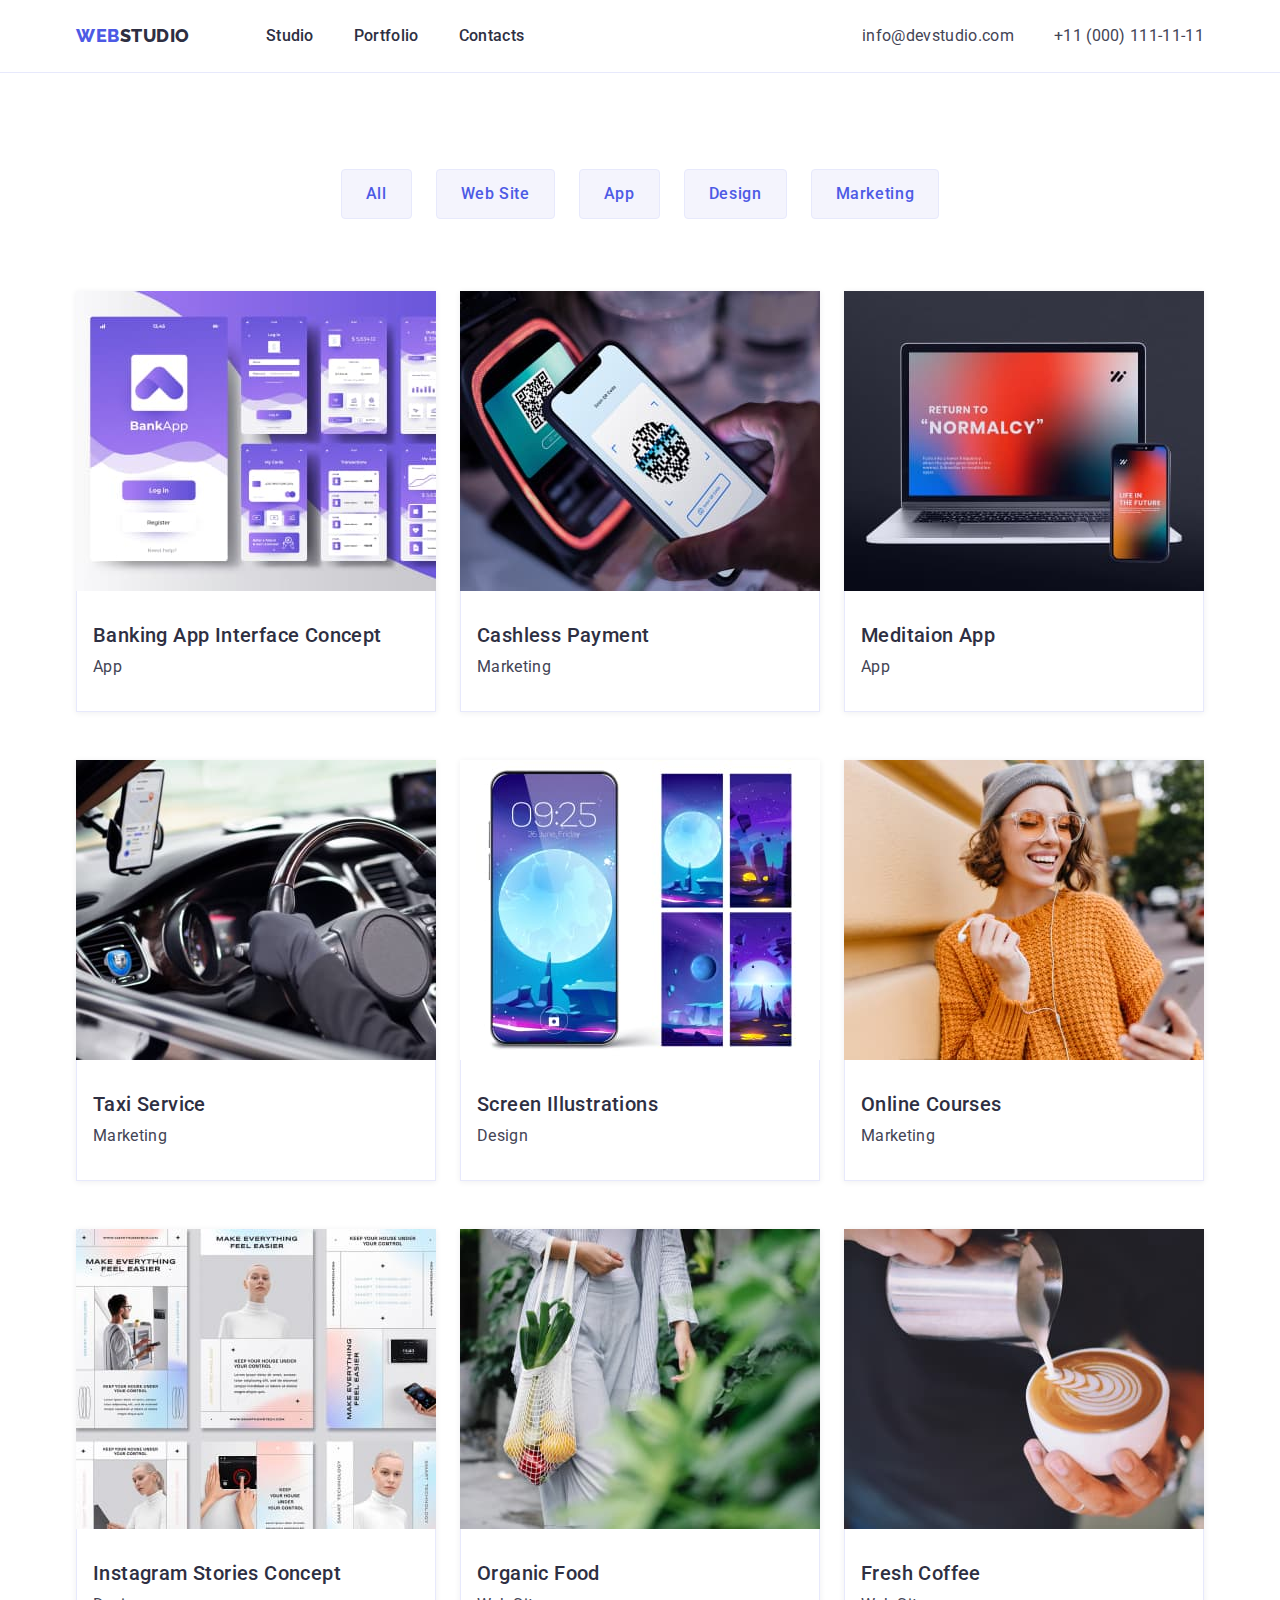
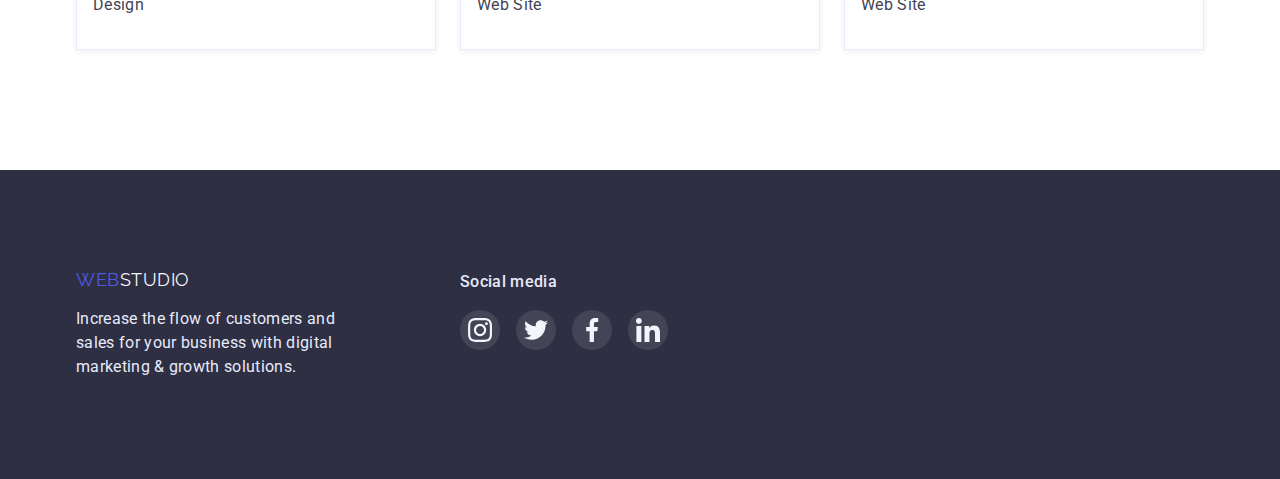
==== portfolio.html @ 1ec7335c "Initial commit" ====
<!DOCTYPE html>
<html lang="en">

<head>
  <meta charset="UTF-8">
  <meta http-equiv="X-UA-Compatible" content="IE=edge">
  <meta name="viewport" content="width=device-width, initial-scale=1.0">
  <link rel="stylesheet" href="https://cdnjs.cloudflare.com/ajax/libs/modern-normalize/1.0.0/modern-normalize.min.css">
  <link rel="stylesheet" href="css/style.css">
  <link href="https://fonts.googleapis.com/css2?family=Raleway:wght@800&family=Roboto:wght@400;500;700;900&display=swap"
    rel="stylesheet">
  <title>Portfolio</title>
</head>

<body>
  <header class="header">
    <div class="container">
      <div class="flex">
        <nav>
          <a href="./index.html" class="logo-header link"><span>Web</span>Studio</a>
          <ul class="nav-list list">
            <li class="nav-list-item"><a href="./index.html" class="nav-link link">Studio</a></li>
            <li class="nav-list-item"><a href="./portfolio.html" class="nav-link link">Portfolio</a></li>
            <li class="nav-list-item"><a href="" class="nav-link link">Contacts</a></li>
          </ul>
        </nav>
        <address>
          <ul class="addres-list list">
            <li class="addres-list-item"><a href="mailto:info@devstudio.com"
                class="contact-link link">info@devstudio.com</a></li>
            <li class="addres-list-item"><a href="tel:+110001111111" class="contact-link link">+11 (000) 111-11-11</a>
            </li>
          </ul>
        </address>
      </div>
    </div>
  </header>


  <main>

    <section class="portfolio section">
      <div class="container">

        <h1 class="section-title visually-hidden">Portfolio</h1>
        <ul class="portfolio-buttons list">
          <li class="portfolio-button-item"><button type="button" class="portfolio-button button-style">All</button>
          </li>
          <li class="portfolio-button-item"><button type="button" class="portfolio-button button-style">Web
              Site</button></li>
          <li class="portfolio-button-item"><button type="button" class="portfolio-button button-style">App</button>
          </li>
          <li class="portfolio-button-item"><button type="button" class="portfolio-button button-style">Design</button>
          </li>
          <li class="portfolio-button-item"><button type="button"
              class="portfolio-button button-style">Marketing</button>
          </li>
        </ul>

        <ul class="portfolio-list list">
          <li class="portfolio-item">
            <a href="./" class="portfolio-link link">
              <img src="./images/portfolioimg/bankingappinterfaceconcept.jpg" alt="Banking App Interface Concept"
                width="360" height="300">
              <div class="portfolio-item-underblock">
                <h3 class="portfolio-item-title section-subtitle">Banking App Interface Concept</h3>
                <p class="portfolio-item-text section-description">App</p>
              </div>
            </a>
          </li>
          <li class="portfolio-item">
            <a href="./" class="portfolio-link link">
              <img src="./images/portfolioimg/cashlespayment.jpg" alt="Cashless Payment" width="360" height="300">
              <div class="portfolio-item-underblock">
                <h3 class="portfolio-item-title section-subtitle">Cashless Payment</h3>
                <p class="portfolio-item-text section-description">Marketing</p>
              </div>
            </a>
          </li>
          <li class="portfolio-item">
            <a href="./" class="portfolio-link link">
              <img src="./images/portfolioimg/meditaionapp.jpg" alt="Meditaion App" width="360" height="300">
              <div class="portfolio-item-underblock">
                <h3 class="portfolio-item-title section-subtitle">Meditaion App</h3>
                <p class="portfolio-item-text section-description">App</p>
              </div>
            </a>
          </li>
          <li class="portfolio-item">
            <a href="./" class="portfolio-link link">
              <img src="./images/portfolioimg/taxiservice.jpg" alt="Taxi Service" width="360" height="300">
              <div class="portfolio-item-underblock">
                <h3 class="portfolio-item-title section-subtitle">Taxi Service</h3>
                <p class="portfolio-item-text section-description">Marketing</p>
              </div>
            </a>
          </li>
          <li class="portfolio-item">
            <a href="./" class="portfolio-link link">
              <img src="./images/portfolioimg/screenillustrations.jpg" alt="Screen Illustrations" width="360"
                height="300">
              <div class="portfolio-item-underblock">
                <h3 class="portfolio-item-title section-subtitle">Screen Illustrations</h3>
                <p class="portfolio-item-text section-description">Design</p>
              </div>
            </a>
          </li>
          <li class="portfolio-item">
            <a href="./" class="portfolio-link link">
              <img src="./images/portfolioimg/onlinecourses.jpg" alt="Online Courses" width="360" height="300">
              <div class="portfolio-item-underblock">
                <h3 class="portfolio-item-title section-subtitle">Online Courses</h3>
                <p class="portfolio-item-text section-description">Marketing</p>
              </div>
            </a>
          </li>
          <li class="portfolio-item">
            <a href="./" class="portfolio-link link">
              <img src="./images/portfolioimg/instagramstoriesconcept.jpg" alt="Instagram Stories Concept" width="360"
                height="300">
              <div class="portfolio-item-underblock">
                <h3 class="portfolio-item-title section-subtitle">Instagram Stories Concept</h3>
                <p class="portfolio-item-text section-description">Design</p>
              </div>
            </a>
          </li>
          <li class="portfolio-item">
            <a href="./" class="portfolio-link link">
              <img src="./images/portfolioimg/organicfood.jpg" alt="Organic Food" width="360" height="300">
              <div class="portfolio-item-underblock">
                <h3 class="portfolio-item-title section-subtitle">Organic Food</h3>
                <p class="portfolio-item-text section-description">Web Site</p>
              </div>
            </a>
          </li>
          <li class="portfolio-item">
            <a href="./" class="portfolio-link link">
              <img src="./images/portfolioimg/freshcoffee.jpg" alt="Fresh Coffee" width="360" height="300">
              <div class="portfolio-item-underblock">
                <h3 class="portfolio-item-title section-subtitle">Fresh Coffee</h3>
                <p class="portfolio-item-text section-description">Web Site</p>
              </div>
            </a>
          </li>
        </ul>
      </div>
    </section>
  </main>





  <footer class="footer">
    <div class="container footer-container">
      <div class="footer-container-block">
        <a href="./index.html" class="logo-footer link"><span>Web</span>Studio</a>
        <p class="footer-text section-description">
          Increase the flow of customers and sales for your business with digital
          marketing & growth solutions.
        </p>
      </div>
      <div class="">
        <p class="footer-text section-description footer-sosial-media">Social media</p>
        <ul class="footer-list-icon list">
          <li class="footer-item-icon"><a href="" class="footer-link-icon link">
              <svg class="footer-icon" width="24" height="24">
                <use href="./images/svg/symbol-defs.svg#icon-instagram"></use>
              </svg>
            </a></li>
          <li class="footer-item-icon"><a href="" class="footer-link-icon link">
              <svg class="footer-icon" width="24" height="24">
                <use href="./images/svg/symbol-defs.svg#icon-twitter"></use>
              </svg>
            </a></li>
          <li class="footer-item-icon"><a href="" class="footer-link-icon link">
              <svg class="footer-icon" width="24" height="24">
                <use href="./images/svg/symbol-defs.svg#icon-facebook"></use>
              </svg>
            </a></li>
          <li class="footer-item-icon"><a href="" class="footer-link-icon link">
              <svg class="footer-icon" width="24" height="24">
                <use href="./images/svg/symbol-defs.svg#icon-linkedin"></use>
              </svg>
            </a></li>
        </ul>
      </div>
    </div>
  </footer>


</body>

</html>
---- css/style.css ----
:root {
  --primary-brand-color: #4D5AE5;
  --pressed-state-color: #404BBF;
  --dark-color:#2E2F42;
  --success-color: #31D0AA;
  --text-color:#434455;
  --subtle-text-color:#8E8F99;
  --accent-color:#E7E9FC;
  --light-color: #F4F4FD;
  --modal-overlay-color:#2E2F42;
  --hero-background-color:#2E2F42;
  --site-background: #ffffff; 
}
body{
  font-family: 'Roboto', sans-serif;
  font-size: 16px;
  color: var(--text-color);
  background-color: var(--site-background);
} 
.link{text-decoration: none;}
.list{list-style: none;} 
img{display: block;max-width: 100%;}

.visually-hidden {
  position: absolute;
  width: 1px;
  height: 1px;
  margin: -1px;
  border: 0;
  padding: 0;
  white-space: nowrap;
  clip-path: inset(100%);
  clip: rect(0 0 0 0);
  overflow: hidden;
}
.section {
  padding: 120px 0;
}
.section-subtitle{
  font-weight: 500;
  font-size: 20px;
  line-height: 1.2;
  letter-spacing: 0.02em;
  color: var(--dark-color);
  margin-bottom: 8px;
}
.section-description{
  line-height: 1.5;
  letter-spacing: 0.02em;
}

.button-style {
  font-weight: 500;
  letter-spacing: 0.04em;
  line-height: 1.5;
  text-transform: capitalize;
}
/* header */

.logo-header{
  color: var(--dark-color);
  font-family: 'Raleway', sans-serif;
  font-size: 18px;
  line-height: 1.3;
  letter-spacing: 0.03em;
  text-transform: uppercase;
  font-weight: 800;
  margin-right: 76px;   
}
.logo-header > span{
  color: var(--primary-brand-color);
}


.nav-link {
  color: var(--dark-color);
  line-height: 1.5;
  letter-spacing: 0.02em;
  font-weight: 500;
}
.nav-link:hover, .nav-link:focus{
  color: var(--pressed-state-color);
}

.contact-link{
  color: var(--text-color);
  line-height: 1.5;
  letter-spacing: 0.02em;
  font-style: normal;
}
.contact-link:hover,
.contact-link:focus {
  color: var(--pressed-state-color);
}

/* main */
.hero{
 background-color: var(--dark-color);
  background: linear-gradient(to right, rgba(46, 47, 66, 0.7), rgba(46, 47, 66, 0.7)), url(../images/hero/hero-bg.jpg) no-repeat center;
  padding: 188px 0; 
  background-size: cover;
  background-repeat: no-repeat;
  background-position: center;
  max-width: 1440px;
  margin: 0 auto;
}


.main-title{
  font-size: 56px;
  line-height: 1.07;
  text-align: center;
  letter-spacing: 0.02em; 
  color: var(--site-background);
  margin: 0 auto 48px;
  max-width: 500px;
}
.order-button {
  color: var(--site-background);
  background-color: var(--primary-brand-color);
  padding: 16px 32px;
  box-shadow: 0px 4px 4px rgba(0, 0, 0, 0.15);
  border-radius: 4px;
}
.order-button:hover, .order-button:focus {
  cursor: pointer;
  background-color: var(--pressed-state-color) ;
}
.section-title{
  font-size: 36px;
  line-height: 1.1;
  text-align: center;
  letter-spacing: 0.02em;
  text-transform: capitalize;
  color: var(--dark-color);
  margin-bottom: 72px;
}


/* features */
.bgicon{
  display:flex;
  justify-content: center;
  align-items: center;
  background: var(--light-color);
  height: 112px;
  border-radius: 4px;
  margin-bottom: 8px;
}

/* about-us */  


/* our-team */
.our-team{
  background-color: var(--light-color);
}
.our-team-item-title{
  text-transform: capitalize;
  text-align: center;
}
.our-team-item-text {
  text-align: center;
  margin-bottom: 8px;
}



/* footer */
.footer{
  background: var(--dark-color);
  padding: 100px 0;
}
.logo-footer {
  color: var(--light-color);
  font-family: 'Raleway', sans-serif;
  text-transform: uppercase;
  line-height: 1.16;
  font-size: 18px;
  letter-spacing: 0.03em;
}
.logo-footer>span {
  color: var(--primary-brand-color);
}
.footer-text{
  color: var(--accent-color) ;
  margin-top: 16px;
}


/* portfolio */

.portfolio-button{
  background-color: var(--light-color);
  color: var(--primary-brand-color);
  border: 1px solid var(--accent-color);
  border-radius: 4px;
  padding: 12px 24px;
}

.portfolio-button:hover, .portfolio-button:focus {
  background-color: var(--pressed-state-color);
  color: var(--site-background);
  cursor: pointer;
  box-shadow: 0px 3px 1px rgba(0, 0, 0, 0.1), 0px 2px 1px rgba(0, 0, 0, 0.08), 0px 2px 2px rgba(0, 0, 0, 0.12);
  border: 1px solid var(--pressed-state-color);;
}

.portfolio-link{
  box-shadow: 0px 1px 6px rgba(46, 47, 66, 0.08);
  display: block;
}
.portfolio-link:hover, .portfolio-link:focus {
  box-shadow: 0px 1px 6px rgba(46, 47, 66, 0.08), 0px 1px 1px rgba(46, 47, 66, 0.16), 0px 2px 1px rgba(46, 47, 66, 0.08);
  
}

.portfolio-link:hover .portfolio-item-underblock{
  border-bottom: 0.5px solid var(--light-color);
  border-left: 0.5px solid var(--light-color);
  border-right: 0.5px solid var(--light-color);
}

.portfolio-link:focus .portfolio-item-underblock{
    border-bottom: 0.5px solid var(--light-color);
    border-left: 0.5px solid var(--light-color);
    border-right: 0.5px solid var(--light-color);
  }

.portfolio-item-title{
    text-transform: capitalize;
}
.portfolio-item-text {
    text-transform: capitalize;
    color: var(--text-color);

}

/* hw3 */

h1,h2,h3,h4,h5,h6,p,ul{
  margin: 0;
  padding: 0;
}

.container{
  width: 1158px;
  margin: 0 auto;
  padding-left: 15px;
  padding-right: 15px;
}

nav, .list, .flex{
  display: flex;
  justify-content: space-between;
}

.header{
  border-bottom: 1px solid var(--accent-color);
  padding: 24px 0;
}

.nav-list-item:not(:last-child){
  margin-right: 40px;
}
.nav-list-item{
  position: relative;
  display: flex;
}
.nav-list-item:active::after {
  content: '';
  width: 100%;
  height: 4px;
  top: 45px;
  position: absolute;
  background-color: var(--pressed-state-color);
  border-radius: 2px;
}

.addres-list-item:last-child{
  margin-left: 40px;
}

.features{
  padding: 120px 0 0 0;
}

.order-button{
  display: block;
  margin: 0 auto;
  border: none;
}

.features-item{
  flex-basis: calc((100% - 72px) / 4);
}

.our-team-underblock{
  background-color: var(--site-background);
  padding: 32px 0;
  border-radius: 0px 0px 4px 4px;
}

.underblock-shadow{
  box-shadow: 0px 1px 6px rgba(46, 47, 66, 0.08),
  0px 1px 1px rgba(46, 47, 66, 0.16),
  0px 2px 1px rgba(46, 47, 66, 0.08);
  border-radius: 0px 0px 4px 4px;
}

.portfolio{
  padding: 96px 0 120px;
}

.portfolio-buttons{
  justify-content: center;
  margin-bottom: 72px;
}

.portfolio-button-item:not(:last-child){
  margin-right: 24px;
}

.portfolio-list{
  flex-wrap: wrap;
}

.portfolio-item:not(:nth-last-child(-n + 3)){
  margin-bottom: 48px;
}

.portfolio-item-underblock{
  padding: 32px 0 32px 16px;
  border-bottom: 1px solid var(--accent-color);
  border-left: 1px solid var(--accent-color);
  border-right: 1px solid var(--accent-color);
}

/* customers */

.customers{
  padding: 130px 0 120px 0;
}
.customers-list > li{
width: 168px;
height: 88px;
}
.customer-link{
  border: 1px solid var(--subtle-text-color);
  border-radius: 4px;
  height: 100%;
  width: 100%;
  display: inline-flex;
  justify-content: center;
  align-items: center;
}
.customer-link:hover, .customer-link:focus {
  border: 1px solid var(--pressed-state-color);
}

.customer-icon{
  fill: var(--subtle-text-color);
}
.customer-link:hover,.customer-link:focus > .customer-icon{
  fill: var(--pressed-state-color);
}

.our-team-list-icon{
 justify-content: center;
 gap: 24px;
}
.our-team-link-icon{
  background-color: var(--primary-brand-color);
  width: 40px;
  height: 40px;
  display: inline-flex;
  justify-content: center;
  align-items: center;
  border-radius: 50%;
}
.our-team-link-icon:hover, .our-team-link-icon:focus {
  background-color: var(--pressed-state-color);
}

.footer-container{
  display: flex;
}
.footer-list-icon{
  justify-content: center;
  gap: 16px;
}
.footer-sosial-media{
  margin-top: 0;
  margin-bottom: 16px;
  font-weight: 500;
}
.footer-link-icon{
background: rgba(255, 255, 255, 0.1);
width: 40px;
height: 40px;
display: inline-flex;
justify-content: center;
align-items: center;
border-radius: 50%;
}
.footer-link-icon:hover, .footer-link-icon:focus {
background-color: #31D0AA;}

.footer-container-block{
  flex-basis: calc((100% - 72px) / 4);
  margin-right: 120px;
}

.footer-item-icon{
  flex-basis: calc((100% - 48px) / 4);
}
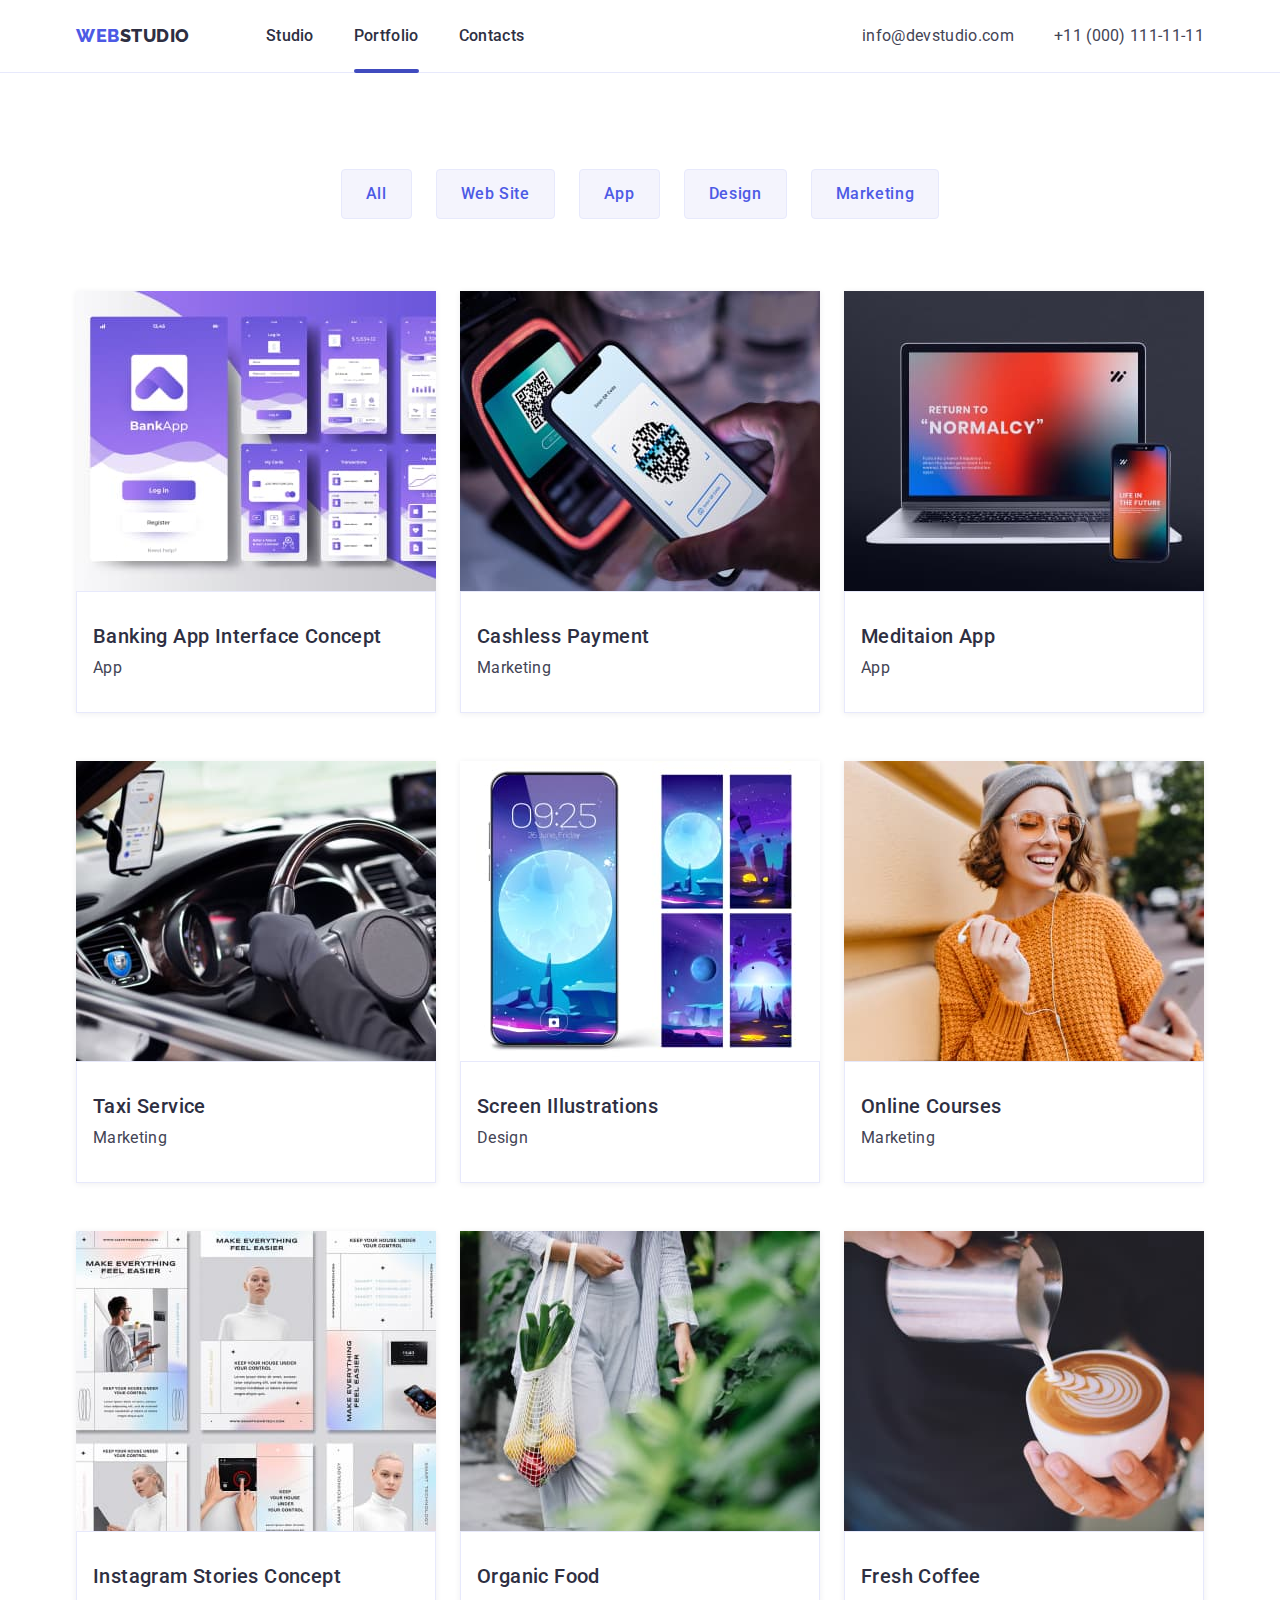
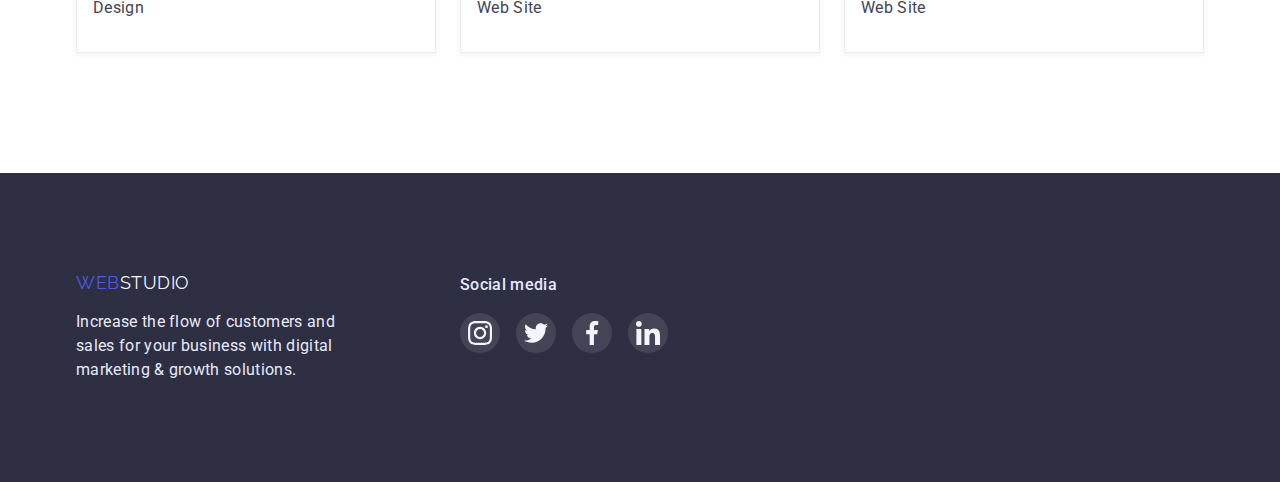
==== commit aebde39d: "animations" ====
--- a/portfolio.html
+++ b/portfolio.html
@@ -20,7 +20,7 @@
           <a href="./index.html" class="logo-header link"><span>Web</span>Studio</a>
           <ul class="nav-list list">
             <li class="nav-list-item"><a href="./index.html" class="nav-link link">Studio</a></li>
-            <li class="nav-list-item"><a href="./portfolio.html" class="nav-link link">Portfolio</a></li>
+            <li class="nav-list-item active"><a href="./portfolio.html" class="nav-link link">Portfolio</a></li>
             <li class="nav-list-item"><a href="" class="nav-link link">Contacts</a></li>
           </ul>
         </nav>
@@ -60,8 +60,14 @@
         <ul class="portfolio-list list">
           <li class="portfolio-item">
             <a href="./" class="portfolio-link link">
-              <img src="./images/portfolioimg/bankingappinterfaceconcept.jpg" alt="Banking App Interface Concept"
-                width="360" height="300">
+              <div class="portfolio-tumb">
+                <img src="./images/portfolioimg/bankingappinterfaceconcept.jpg" alt="Banking App Interface Concept"
+                  width="360" height="300">
+                <p class="portfolio-tumb-text">14 Stylish and User-Friendly App Design Concepts · Task Manager App ·
+                  Calorie Tracker App · Exotic
+                  Fruit Ecommerce App ·
+                  Cloud Storage App</p>
+              </div>
               <div class="portfolio-item-underblock">
                 <h3 class="portfolio-item-title section-subtitle">Banking App Interface Concept</h3>
                 <p class="portfolio-item-text section-description">App</p>
@@ -70,7 +76,13 @@
           </li>
           <li class="portfolio-item">
             <a href="./" class="portfolio-link link">
-              <img src="./images/portfolioimg/cashlespayment.jpg" alt="Cashless Payment" width="360" height="300">
+              <div class="portfolio-tumb">
+                <img src="./images/portfolioimg/cashlespayment.jpg" alt="Cashless Payment" width="360" height="300">
+                <p class="portfolio-tumb-text">14 Stylish and User-Friendly App Design Concepts · Task Manager App ·
+                  Calorie Tracker App · Exotic
+                  Fruit Ecommerce App ·
+                  Cloud Storage App</p>
+              </div>
               <div class="portfolio-item-underblock">
                 <h3 class="portfolio-item-title section-subtitle">Cashless Payment</h3>
                 <p class="portfolio-item-text section-description">Marketing</p>
@@ -79,7 +91,13 @@
           </li>
           <li class="portfolio-item">
             <a href="./" class="portfolio-link link">
-              <img src="./images/portfolioimg/meditaionapp.jpg" alt="Meditaion App" width="360" height="300">
+              <div class="portfolio-tumb">
+                <img src="./images/portfolioimg/meditaionapp.jpg" alt="Meditaion App" width="360" height="300">
+                <p class="portfolio-tumb-text">14 Stylish and User-Friendly App Design Concepts · Task Manager App ·
+                  Calorie Tracker App · Exotic
+                  Fruit Ecommerce App ·
+                  Cloud Storage App</p>
+              </div>
               <div class="portfolio-item-underblock">
                 <h3 class="portfolio-item-title section-subtitle">Meditaion App</h3>
                 <p class="portfolio-item-text section-description">App</p>
@@ -88,7 +106,13 @@
           </li>
           <li class="portfolio-item">
             <a href="./" class="portfolio-link link">
-              <img src="./images/portfolioimg/taxiservice.jpg" alt="Taxi Service" width="360" height="300">
+              <div class="portfolio-tumb">
+                <img src="./images/portfolioimg/taxiservice.jpg" alt="Taxi Service" width="360" height="300">
+                <p class="portfolio-tumb-text">14 Stylish and User-Friendly App Design Concepts · Task Manager App ·
+                  Calorie Tracker App · Exotic
+                  Fruit Ecommerce App ·
+                  Cloud Storage App</p>
+              </div>
               <div class="portfolio-item-underblock">
                 <h3 class="portfolio-item-title section-subtitle">Taxi Service</h3>
                 <p class="portfolio-item-text section-description">Marketing</p>
@@ -97,8 +121,14 @@
           </li>
           <li class="portfolio-item">
             <a href="./" class="portfolio-link link">
-              <img src="./images/portfolioimg/screenillustrations.jpg" alt="Screen Illustrations" width="360"
-                height="300">
+              <div class="portfolio-tumb">
+                <img src="./images/portfolioimg/screenillustrations.jpg" alt="Screen Illustrations" width="360"
+                  height="300">
+                <p class="portfolio-tumb-text">14 Stylish and User-Friendly App Design Concepts · Task Manager App ·
+                  Calorie Tracker App · Exotic
+                  Fruit Ecommerce App ·
+                  Cloud Storage App</p>
+              </div>
               <div class="portfolio-item-underblock">
                 <h3 class="portfolio-item-title section-subtitle">Screen Illustrations</h3>
                 <p class="portfolio-item-text section-description">Design</p>
@@ -107,7 +137,13 @@
           </li>
           <li class="portfolio-item">
             <a href="./" class="portfolio-link link">
-              <img src="./images/portfolioimg/onlinecourses.jpg" alt="Online Courses" width="360" height="300">
+              <div class="portfolio-tumb">
+                <img src="./images/portfolioimg/onlinecourses.jpg" alt="Online Courses" width="360" height="300">
+                <p class="portfolio-tumb-text">14 Stylish and User-Friendly App Design Concepts · Task Manager App ·
+                  Calorie Tracker App · Exotic
+                  Fruit Ecommerce App ·
+                  Cloud Storage App</p>
+              </div>
               <div class="portfolio-item-underblock">
                 <h3 class="portfolio-item-title section-subtitle">Online Courses</h3>
                 <p class="portfolio-item-text section-description">Marketing</p>
@@ -116,8 +152,14 @@
           </li>
           <li class="portfolio-item">
             <a href="./" class="portfolio-link link">
-              <img src="./images/portfolioimg/instagramstoriesconcept.jpg" alt="Instagram Stories Concept" width="360"
-                height="300">
+              <div class="portfolio-tumb">
+                <img src="./images/portfolioimg/instagramstoriesconcept.jpg" alt="Instagram Stories Concept" width="360"
+                  height="300">
+                <p class="portfolio-tumb-text">14 Stylish and User-Friendly App Design Concepts · Task Manager App ·
+                  Calorie Tracker App · Exotic
+                  Fruit Ecommerce App ·
+                  Cloud Storage App</p>
+              </div>
               <div class="portfolio-item-underblock">
                 <h3 class="portfolio-item-title section-subtitle">Instagram Stories Concept</h3>
                 <p class="portfolio-item-text section-description">Design</p>
@@ -126,7 +168,13 @@
           </li>
           <li class="portfolio-item">
             <a href="./" class="portfolio-link link">
-              <img src="./images/portfolioimg/organicfood.jpg" alt="Organic Food" width="360" height="300">
+              <div class="portfolio-tumb">
+                <img src="./images/portfolioimg/organicfood.jpg" alt="Organic Food" width="360" height="300">
+                <p class="portfolio-tumb-text">14 Stylish and User-Friendly App Design Concepts · Task Manager App ·
+                  Calorie Tracker App · Exotic
+                  Fruit Ecommerce App ·
+                  Cloud Storage App</p>
+              </div>
               <div class="portfolio-item-underblock">
                 <h3 class="portfolio-item-title section-subtitle">Organic Food</h3>
                 <p class="portfolio-item-text section-description">Web Site</p>
@@ -135,7 +183,13 @@
           </li>
           <li class="portfolio-item">
             <a href="./" class="portfolio-link link">
-              <img src="./images/portfolioimg/freshcoffee.jpg" alt="Fresh Coffee" width="360" height="300">
+              <div class="portfolio-tumb">
+                <img src="./images/portfolioimg/freshcoffee.jpg" alt="Fresh Coffee" width="360" height="300">
+                <p class="portfolio-tumb-text">14 Stylish and User-Friendly App Design Concepts · Task Manager App ·
+                  Calorie Tracker App · Exotic
+                  Fruit Ecommerce App ·
+                  Cloud Storage App</p>
+              </div>
               <div class="portfolio-item-underblock">
                 <h3 class="portfolio-item-title section-subtitle">Fresh Coffee</h3>
                 <p class="portfolio-item-text section-description">Web Site</p>
--- a/css/style.css
+++ b/css/style.css
@@ -10,6 +10,8 @@
   --modal-overlay-color:#2E2F42;
   --hero-background-color:#2E2F42;
   --site-background: #ffffff; 
+  --const-transition: cubic-bezier(0.4, 0, 0.2, 1);
+  --transition-duration: 250ms;
 }
 body{
   font-family: 'Roboto', sans-serif;
@@ -17,10 +19,26 @@
   color: var(--text-color);
   background-color: var(--site-background);
 } 
+h1,
+h2,
+h3,
+h4,
+h5,
+h6,
+p,
+ul {
+  margin: 0;
+  padding: 0;
+}
 .link{text-decoration: none;}
 .list{list-style: none;} 
 img{display: block;max-width: 100%;}
-
+nav,
+.list,
+.flex {
+  display: flex;
+  justify-content: space-between;
+}
 .visually-hidden {
   position: absolute;
   width: 1px;
@@ -77,6 +95,7 @@
   line-height: 1.5;
   letter-spacing: 0.02em;
   font-weight: 500;
+  transition: color var(--transition-duration) var(--const-transition);
 }
 .nav-link:hover, .nav-link:focus{
   color: var(--pressed-state-color);
@@ -87,6 +106,7 @@
   line-height: 1.5;
   letter-spacing: 0.02em;
   font-style: normal;
+  transition: color var(--transition-duration) var(--const-transition);
 }
 .contact-link:hover,
 .contact-link:focus {
@@ -121,6 +141,7 @@
   padding: 16px 32px;
   box-shadow: 0px 4px 4px rgba(0, 0, 0, 0.15);
   border-radius: 4px;
+  transition: background-color var(--transition-duration) var(--const-transition);
 }
 .order-button:hover, .order-button:focus {
   cursor: pointer;
@@ -187,46 +208,116 @@
   margin-top: 16px;
 }
 
-
 /* portfolio */
-
-.portfolio-button{
+.portfolio {
+  padding: 96px 0 120px;
+}
+
+.portfolio-buttons {
+  justify-content: center;
+  margin-bottom: 72px;
+  gap: 24px;
+}
+.portfolio-button {
   background-color: var(--light-color);
   color: var(--primary-brand-color);
   border: 1px solid var(--accent-color);
   border-radius: 4px;
   padding: 12px 24px;
-}
-
-.portfolio-button:hover, .portfolio-button:focus {
+  transition: color var(--transition-duration) var(--const-transition), background-color var(--transition-duration) var(--const-transition), border var(--transition-duration) var(--const-transition), box-shadow var(--transition-duration) var(--const-transition);
+}
+
+.portfolio-button:hover,
+.portfolio-button:focus {
   background-color: var(--pressed-state-color);
   color: var(--site-background);
   cursor: pointer;
   box-shadow: 0px 3px 1px rgba(0, 0, 0, 0.1), 0px 2px 1px rgba(0, 0, 0, 0.08), 0px 2px 2px rgba(0, 0, 0, 0.12);
-  border: 1px solid var(--pressed-state-color);;
-}
-
-.portfolio-link{
+  border: 1px solid var(--pressed-state-color);
+}
+
+.portfolio-list {
+  flex-wrap: wrap;
+}
+
+.portfolio-item:not(:nth-last-child(-n + 3)) {
+  margin-bottom: 48px;
+}
+
+.portfolio-link {
   box-shadow: 0px 1px 6px rgba(46, 47, 66, 0.08);
   display: block;
-}
-.portfolio-link:hover, .portfolio-link:focus {
+  position: relative;
+  transition: box-shadow var(--transition-duration) var(--const-transition);
+}
+.portfolio-link:hover,
+.portfolio-link:focus {
   box-shadow: 0px 1px 6px rgba(46, 47, 66, 0.08), 0px 1px 1px rgba(46, 47, 66, 0.16), 0px 2px 1px rgba(46, 47, 66, 0.08);
-  
-}
-
-.portfolio-link:hover .portfolio-item-underblock{
+
+}
+
+.portfolio-tumb{
+  position: relative;
+  overflow: hidden;
+}
+.portfolio-tumb::before {
+  position: absolute;
+  display: inline-block;
+  content: '';
+  background-color: var(--primary-brand-color);
+  height: 100%;
+  width: 100%;
+  top: 0;
+  transform: translateY(100%);
+  transition: transform var(--transition-duration) var(--const-transition);
+}
+.portfolio-link:hover .portfolio-tumb::before{ 
+  transform: translateY(0);
+}
+.portfolio-link:focus .portfolio-tumb::before {
+  transform: translateY(0);
+}
+
+.portfolio-tumb-text{
+position: absolute;
+display: inline-block;
+/* background-color: var(--primary-brand-color); */
+height: 100%;
+width: 100%;
+top: 0;
+color: var(--light-color);
+line-height: 1.5;
+letter-spacing: 0.02em;
+padding: 40px 32px 0 32px;  
+transform: translateY(100%);
+transition: transform var(--transition-duration) var(--const-transition);
+}
+
+.portfolio-link:hover .portfolio-tumb-text {
+  transform: translateY(0);
+}
+
+.portfolio-link:focus .portfolio-tumb-text {
+  transform: translateY(0);
+}
+
+
+.portfolio-item-underblock {
+  padding: 32px 0 32px 16px;
+  border: 1px solid var(--accent-color);
+  transition: border-bottom var(--transition-duration) var(--const-transition), border-left var(--transition-duration) var(--const-transition), border-right var(--transition-duration) var(--const-transition);
+} 
+.portfolio-link:hover .portfolio-item-underblock {
   border-bottom: 0.5px solid var(--light-color);
   border-left: 0.5px solid var(--light-color);
   border-right: 0.5px solid var(--light-color);
 }
 
-.portfolio-link:focus .portfolio-item-underblock{
-    border-bottom: 0.5px solid var(--light-color);
-    border-left: 0.5px solid var(--light-color);
-    border-right: 0.5px solid var(--light-color);
-  }
-
+.portfolio-link:focus .portfolio-item-underblock {
+  border-bottom: 0.5px solid var(--light-color);
+  border-left: 0.5px solid var(--light-color);
+  border-right: 0.5px solid var(--light-color);
+}
 .portfolio-item-title{
     text-transform: capitalize;
 }
@@ -237,11 +328,6 @@
 }
 
 /* hw3 */
-
-h1,h2,h3,h4,h5,h6,p,ul{
-  margin: 0;
-  padding: 0;
-}
 
 .container{
   width: 1158px;
@@ -250,10 +336,6 @@
   padding-right: 15px;
 }
 
-nav, .list, .flex{
-  display: flex;
-  justify-content: space-between;
-}
 
 .header{
   border-bottom: 1px solid var(--accent-color);
@@ -267,7 +349,7 @@
   position: relative;
   display: flex;
 }
-.nav-list-item:active::after {
+.active::after {
   content: '';
   width: 100%;
   height: 4px;
@@ -308,33 +390,7 @@
   border-radius: 0px 0px 4px 4px;
 }
 
-.portfolio{
-  padding: 96px 0 120px;
-}
-
-.portfolio-buttons{
-  justify-content: center;
-  margin-bottom: 72px;
-}
-
-.portfolio-button-item:not(:last-child){
-  margin-right: 24px;
-}
-
-.portfolio-list{
-  flex-wrap: wrap;
-}
-
-.portfolio-item:not(:nth-last-child(-n + 3)){
-  margin-bottom: 48px;
-}
-
-.portfolio-item-underblock{
-  padding: 32px 0 32px 16px;
-  border-bottom: 1px solid var(--accent-color);
-  border-left: 1px solid var(--accent-color);
-  border-right: 1px solid var(--accent-color);
-}
+
 
 /* customers */
 
@@ -353,6 +409,7 @@
   display: inline-flex;
   justify-content: center;
   align-items: center;
+  transition: border var(--transition-duration) var(--const-transition);
 }
 .customer-link:hover, .customer-link:focus {
   border: 1px solid var(--pressed-state-color);
@@ -360,8 +417,12 @@
 
 .customer-icon{
   fill: var(--subtle-text-color);
-}
-.customer-link:hover,.customer-link:focus > .customer-icon{
+  transition: fill var(--transition-duration) var(--const-transition);
+}
+.customer-link:hover > .customer-icon{
+  fill: var(--pressed-state-color);
+}
+.customer-link:focus >.customer-icon {
   fill: var(--pressed-state-color);
 }
 
@@ -377,6 +438,7 @@
   justify-content: center;
   align-items: center;
   border-radius: 50%;
+  transition: background-color var(--transition-duration) var(--const-transition);
 }
 .our-team-link-icon:hover, .our-team-link-icon:focus {
   background-color: var(--pressed-state-color);
@@ -402,6 +464,7 @@
 justify-content: center;
 align-items: center;
 border-radius: 50%;
+transition: background-color var(--transition-duration) var(--const-transition);
 }
 .footer-link-icon:hover, .footer-link-icon:focus {
 background-color: #31D0AA;}
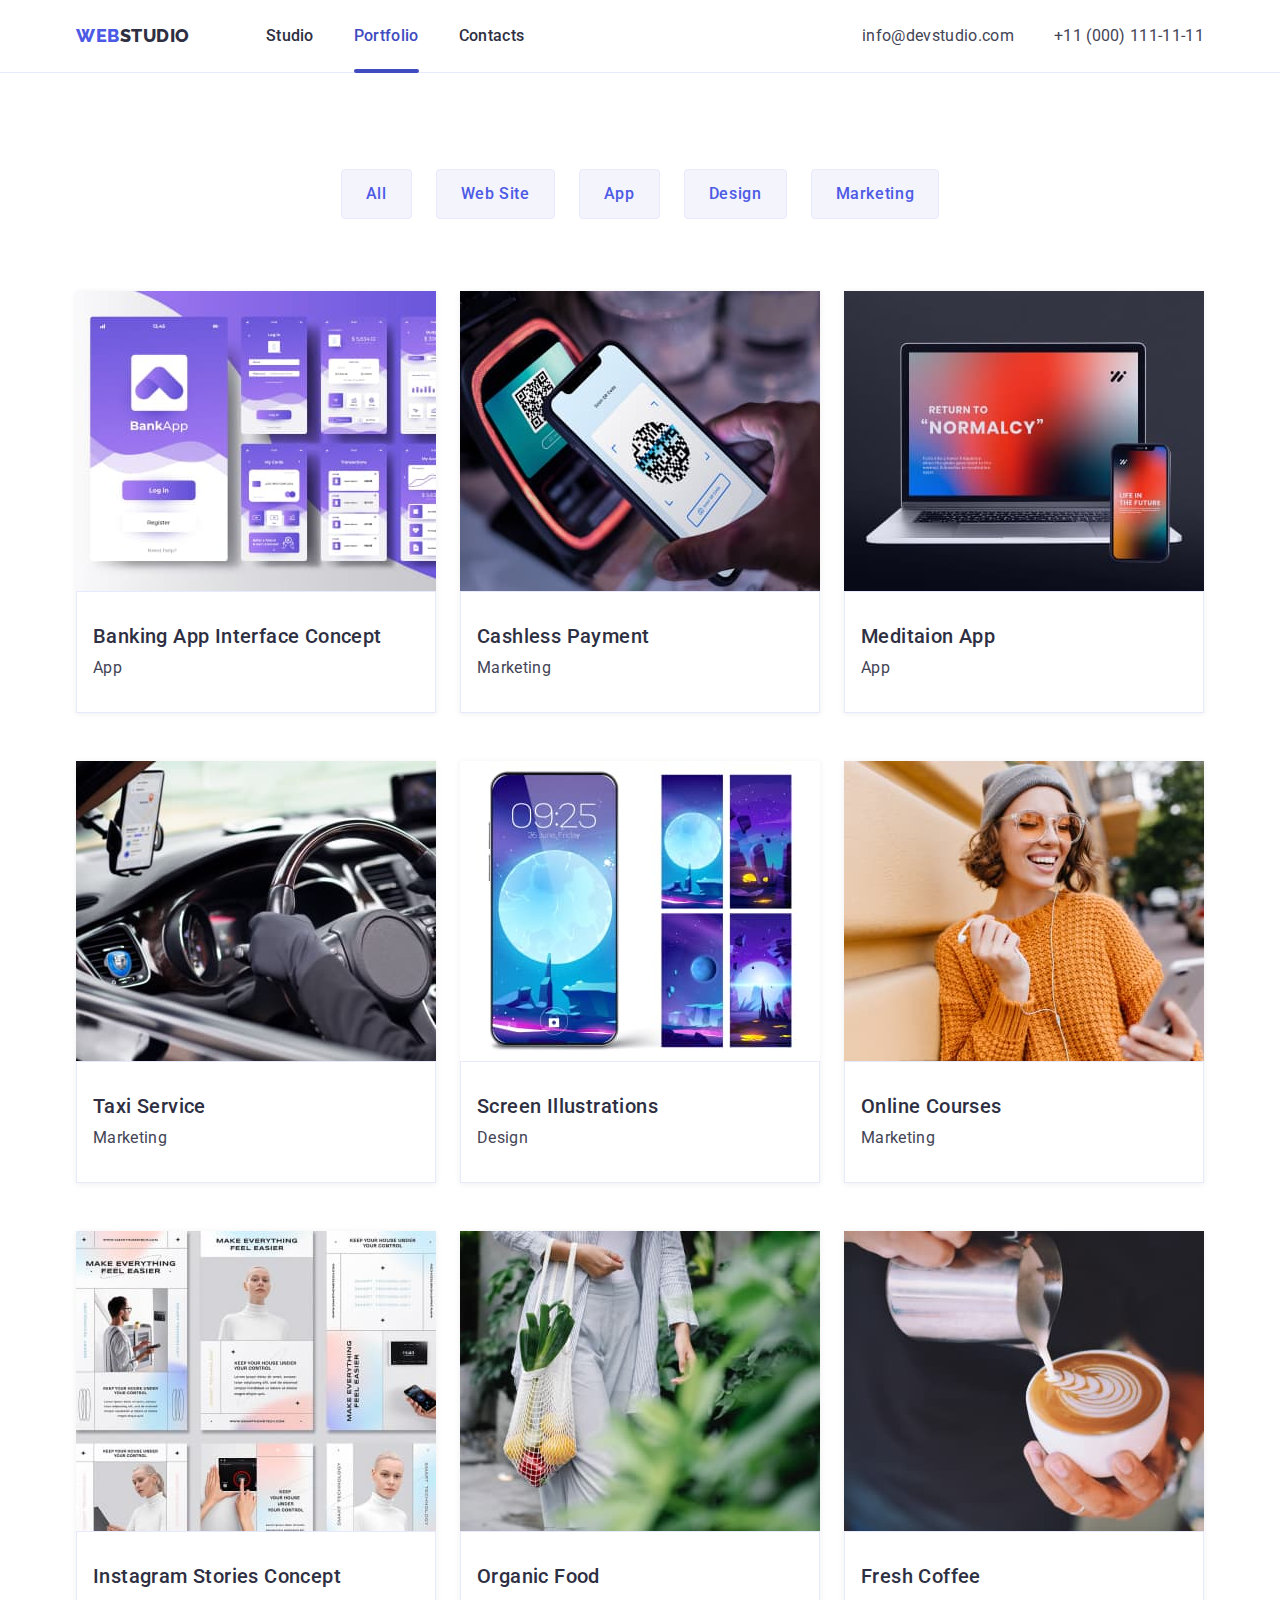
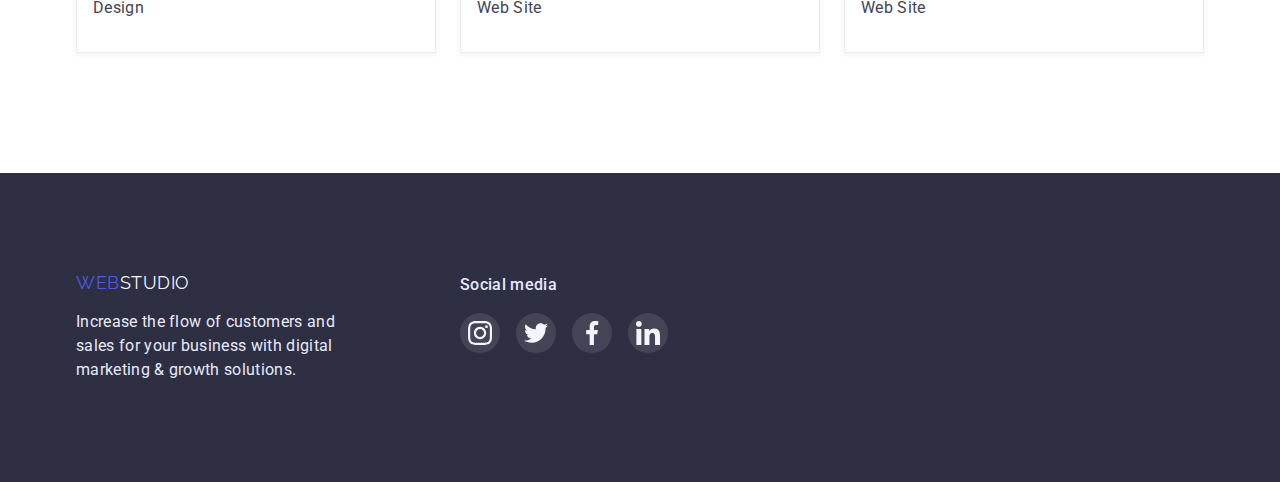
==== commit f9af2329: "fix: nav, modal, <h2>" ====
--- a/portfolio.html
+++ b/portfolio.html
@@ -69,7 +69,7 @@
                   Cloud Storage App</p>
               </div>
               <div class="portfolio-item-underblock">
-                <h3 class="portfolio-item-title section-subtitle">Banking App Interface Concept</h3>
+                <h2 class="portfolio-item-title section-subtitle">Banking App Interface Concept</h2>
                 <p class="portfolio-item-text section-description">App</p>
               </div>
             </a>
@@ -84,7 +84,7 @@
                   Cloud Storage App</p>
               </div>
               <div class="portfolio-item-underblock">
-                <h3 class="portfolio-item-title section-subtitle">Cashless Payment</h3>
+                <h2 class="portfolio-item-title section-subtitle">Cashless Payment</h2>
                 <p class="portfolio-item-text section-description">Marketing</p>
               </div>
             </a>
@@ -99,7 +99,7 @@
                   Cloud Storage App</p>
               </div>
               <div class="portfolio-item-underblock">
-                <h3 class="portfolio-item-title section-subtitle">Meditaion App</h3>
+                <h2 class="portfolio-item-title section-subtitle">Meditaion App</h2>
                 <p class="portfolio-item-text section-description">App</p>
               </div>
             </a>
@@ -114,7 +114,7 @@
                   Cloud Storage App</p>
               </div>
               <div class="portfolio-item-underblock">
-                <h3 class="portfolio-item-title section-subtitle">Taxi Service</h3>
+                <h2 class="portfolio-item-title section-subtitle">Taxi Service</h2>
                 <p class="portfolio-item-text section-description">Marketing</p>
               </div>
             </a>
@@ -130,7 +130,7 @@
                   Cloud Storage App</p>
               </div>
               <div class="portfolio-item-underblock">
-                <h3 class="portfolio-item-title section-subtitle">Screen Illustrations</h3>
+                <h2 class="portfolio-item-title section-subtitle">Screen Illustrations</h2>
                 <p class="portfolio-item-text section-description">Design</p>
               </div>
             </a>
@@ -145,7 +145,7 @@
                   Cloud Storage App</p>
               </div>
               <div class="portfolio-item-underblock">
-                <h3 class="portfolio-item-title section-subtitle">Online Courses</h3>
+                <h2 class="portfolio-item-title section-subtitle">Online Courses</h2>
                 <p class="portfolio-item-text section-description">Marketing</p>
               </div>
             </a>
@@ -161,7 +161,7 @@
                   Cloud Storage App</p>
               </div>
               <div class="portfolio-item-underblock">
-                <h3 class="portfolio-item-title section-subtitle">Instagram Stories Concept</h3>
+                <h2 class="portfolio-item-title section-subtitle">Instagram Stories Concept</h2>
                 <p class="portfolio-item-text section-description">Design</p>
               </div>
             </a>
@@ -176,7 +176,7 @@
                   Cloud Storage App</p>
               </div>
               <div class="portfolio-item-underblock">
-                <h3 class="portfolio-item-title section-subtitle">Organic Food</h3>
+                <h2 class="portfolio-item-title section-subtitle">Organic Food</h2>
                 <p class="portfolio-item-text section-description">Web Site</p>
               </div>
             </a>
@@ -191,7 +191,7 @@
                   Cloud Storage App</p>
               </div>
               <div class="portfolio-item-underblock">
-                <h3 class="portfolio-item-title section-subtitle">Fresh Coffee</h3>
+                <h2 class="portfolio-item-title section-subtitle">Fresh Coffee</h2>
                 <p class="portfolio-item-text section-description">Web Site</p>
               </div>
             </a>
--- a/css/style.css
+++ b/css/style.css
@@ -349,6 +349,10 @@
   position: relative;
   display: flex;
 }
+.active > .nav-link{
+  color: var(--pressed-state-color);
+}
+
 .active::after {
   content: '';
   width: 100%;
@@ -476,4 +480,56 @@
 
 .footer-item-icon{
   flex-basis: calc((100% - 48px) / 4);
+}
+
+
+
+
+.modal-order-box-btn,
+.modal {
+  cursor: pointer;
+}
+
+.backdrop {
+  position: fixed;
+  left: 0;
+  top: 0;
+  bottom: 0;
+  right: 0; 
+  background-color: hsla(0, 0%, 0%, .5);
+  opacity: 1;
+  transition: opacity var(--transition-duration) var(--const-transition), visibility var(--transition-duration) var(--const-transition);
+}
+.modal-order-box-btn:active .backdrop{
+ opacity: 0;
+}
+.modal {
+  position: absolute; 
+  top: 50%;
+  left: 50%;
+  transform: translate(-50%, -50%);
+  width: 408px;
+  height: 576px;
+  background: #FCFCFC;
+  box-shadow: 0px 1px 1px rgba(0, 0, 0, 0.14), 0px 1px 3px rgba(0, 0, 0, 0.12), 0px 2px 1px rgba(0, 0, 0, 0.2);
+  border-radius: 4px;
+}
+
+.modal-order-box-btn{
+  position: absolute;
+  display: flex;
+  justify-content: center;
+  align-items: center;
+  top: 24px;
+  right: 24px;
+  width: 24px;
+  height: 24px;
+  border-radius: 50%;
+  background: var(--accent-color)  ;
+  border: 1px solid rgba(0, 0, 0, 0.1);
+}
+ .backdrop.is-hidden{
+  visibility: hidden;
+  pointer-events: none;
+  opacity: 0;
 }